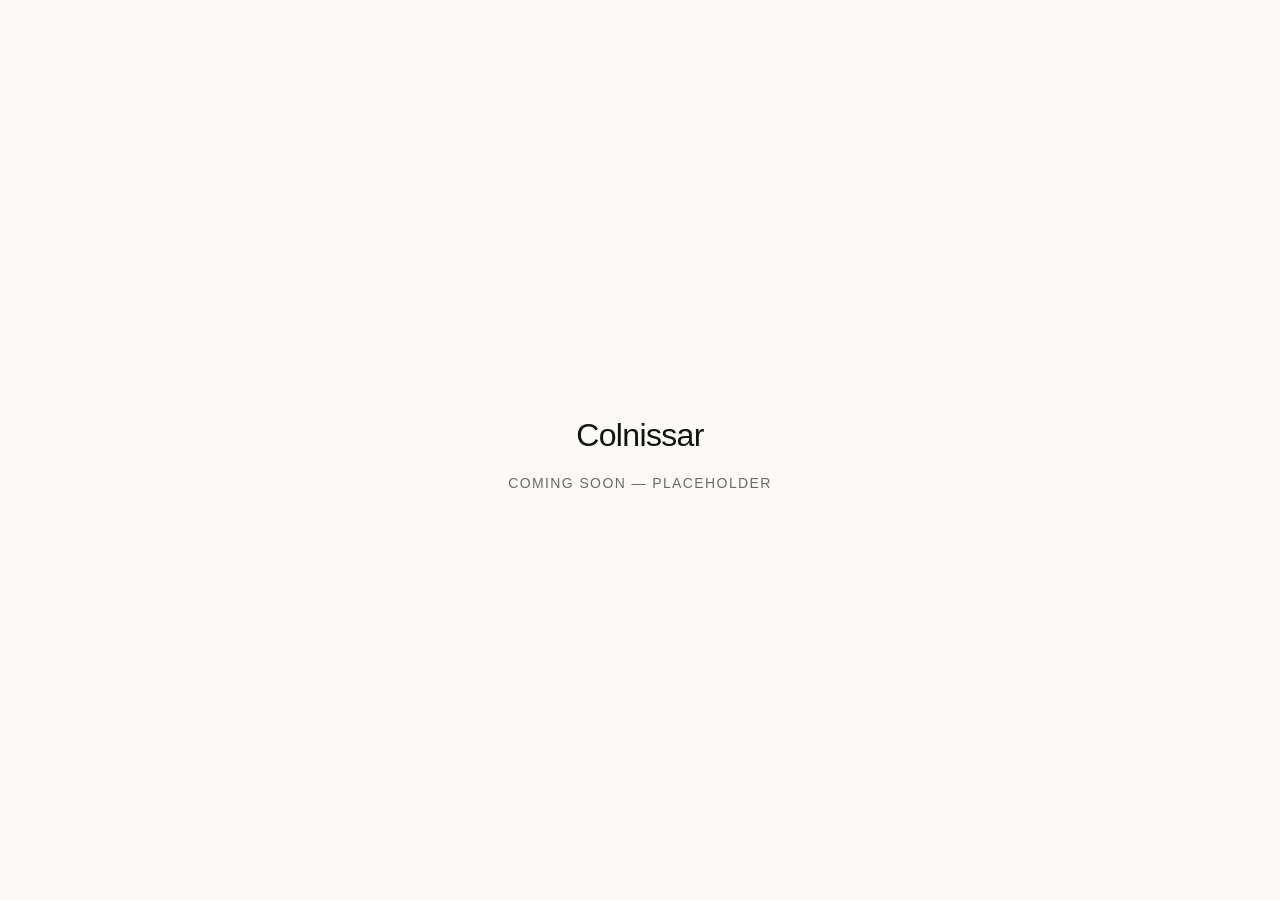
==== colnissar/index.html @ 7cc17036 "Add colnissar/ folder with placeholder index.html Baseline directory for the Colnissar "coming soon"" ====
<!DOCTYPE html>
<html lang="en">
<head>
<meta charset="UTF-8" />
<meta name="viewport" content="width=device-width, initial-scale=1.0" />
<title>Colnissar — the first ai human first</title>
<!--
  PLACEHOLDER — baseline di lavoro.
  Il file completo con font Suisse inline (base64) è mantenuto in locale.
  Le modifiche vengono discusse per snippet e applicate al file locale.
-->
<style>
  body {
    margin: 0;
    font-family: -apple-system, BlinkMacSystemFont, "Segoe UI", sans-serif;
    background: #fbfaf7;
    color: #121212;
    display: flex;
    align-items: center;
    justify-content: center;
    height: 100vh;
    text-align: center;
  }
  h1 { font-weight: 400; letter-spacing: -0.02em; }
  p  { color: #6b6b6b; font-size: 14px; letter-spacing: 0.1em; text-transform: uppercase; }
</style>
</head>
<body>
  <div>
    <h1>Colnissar</h1>
    <p>Coming soon — placeholder</p>
  </div>
</body>
</html>
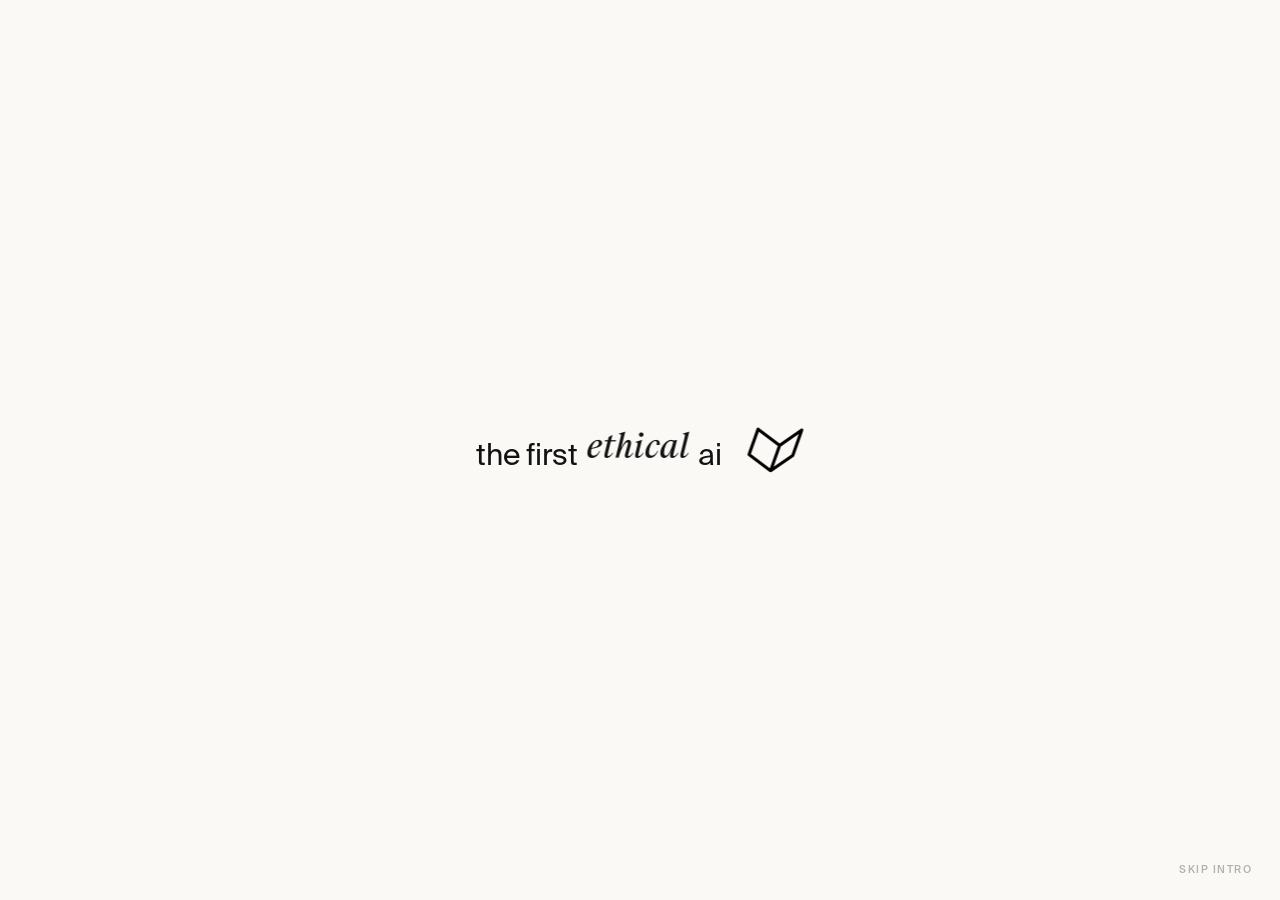
==== commit 5bc2d185: "Update index.html" ====
--- a/colnissar/index.html
+++ b/colnissar/index.html
@@ -2,33 +2,658 @@
 <html lang="en">
 <head>
 <meta charset="UTF-8" />
-<meta name="viewport" content="width=device-width, initial-scale=1.0" />
+<meta name="viewport" content="width=device-width, initial-scale=1.0"/>
 <title>Colnissar — the first ai human first</title>
-<!--
-  PLACEHOLDER — baseline di lavoro.
-  Il file completo con font Suisse inline (base64) è mantenuto in locale.
-  Le modifiche vengono discusse per snippet e applicate al file locale.
--->
+
+<script src="https://cdnjs.cloudflare.com/ajax/libs/gsap/3.12.5/gsap.min.js"></script>
+
 <style>
-  body {
-    margin: 0;
-    font-family: -apple-system, BlinkMacSystemFont, "Segoe UI", sans-serif;
-    background: #fbfaf7;
-    color: #121212;
+  @font-face {
+    font-family: 'Suisse Intl';
+    font-style: normal; font-weight: 400; font-display: block;
+    src: url([data-uri]) format('woff2');
+  }
+  @font-face {
+    font-family: 'Suisse Intl';
+    font-style: normal; font-weight: 500; font-display: block;
+    src: url([data-uri]) format('woff2');
+  }
+  @font-face {
+    font-family: 'Suisse Works';
+    font-style: normal; font-weight: 400; font-display: block;
+    src: url([data-uri]) format('woff2');
+  }
+  @font-face {
+    font-family: 'Suisse Works';
+    font-style: italic; font-weight: 400; font-display: block;
+    src: url([data-uri]) format('woff2');
+  }
+
+  :root{
+    --bg: #fbfaf7;
+    --ink: #121212;
+    --muted: #6b6b6b;
+    --cta-bg: #D9D9D9;
+    --cta-bg-hover: #C8C8C8;
+  }
+
+  *{ box-sizing: border-box; margin:0; padding:0; }
+  html, body{ height:100%; }
+  body{
+    font-family: 'Suisse Intl', -apple-system, sans-serif;
+    background: var(--bg);
+    color: var(--ink);
+    overflow: hidden;
+    -webkit-font-smoothing: antialiased;
+    -moz-osx-font-smoothing: grayscale;
+    letter-spacing: -0.005em;
+  }
+
+  .stage{
+    position: relative;
+    width: 100vw;
+    height: 100vh;
+  }
+
+  /* ===== TOP BAR ===== */
+  .topbar{
+    position: absolute;
+    top: 0; left: 0; right: 0;
+    padding: 30px 48px;
+    display: flex;
+    justify-content: space-between;
+    align-items: center;
+    opacity: 0;
+    pointer-events: none;
+    z-index: 10;
+  }
+  .topbar-group{
+    display: flex;
+    align-items: center;
+    gap: 22px;
+    font-size: 13px;
+    color: var(--muted);
+  }
+  .partner-logo svg{
+    height: 24px;
+    width: auto;
+    display: block;
+  }
+  .partner-logo.hig svg{ height: 28px; }
+  .partner-logo.altilia svg{ height: 22px; }
+
+  /* ===== PHASE 1 — claim + libro ===== */
+  .phase1{
+    position: absolute;
+    top: 50%;
+    left: 50%;
+    transform: translate(-50%, -50%);
+    display: flex;
+    align-items: center;
+    gap: 26px;
+    white-space: nowrap;
+    opacity: 0;
+  }
+  .claim-line{
+    font-size: clamp(22px, 2.4vw, 30px);
+    font-weight: 400;
+    letter-spacing: -0.01em;
+    color: var(--ink);
+    line-height: 1.2;
+  }
+
+  /* ----- vertical slide word mask ----- */
+  .word-slot{
+    position: relative;
+    display: inline-block;
+    overflow: hidden;
+    height: 1.25em;
+    width: 150px;       /* sovrascritto da JS */
+    vertical-align: baseline;
+    line-height: 1.25;
+  }
+  .words-stack{
+    position: absolute;
+    top: 0; left: 0; right: 0;
+    display: flex;
+    flex-direction: column;
+    align-items: center;
+    will-change: transform;
+  }
+  .word{
+    display: block;
+    height: 1.25em;
+    line-height: 1.25;
+    font-family: 'Suisse Works', serif;
+    font-style: italic;
+    font-weight: 400;
+    font-size: 1.08em;
+    white-space: nowrap;
+    text-align: center;
+  }
+
+  /* ----- libro accanto ----- */
+  .book-inline{
+    width: 56px;
+    height: 56px;
+    position: relative;
+    opacity: 0;
+  }
+  .book-svg{
+    position: absolute;
+    inset: 0;
     display: flex;
     align-items: center;
     justify-content: center;
-    height: 100vh;
-    text-align: center;
-  }
-  h1 { font-weight: 400; letter-spacing: -0.02em; }
-  p  { color: #6b6b6b; font-size: 14px; letter-spacing: 0.1em; text-transform: uppercase; }
+    opacity: 0;
+    will-change: transform, opacity;
+  }
+  .book-svg.visible{ opacity: 1; }
+  .book-svg svg{
+    width: 100%;
+    height: 100%;
+    overflow: visible;
+  }
+
+  /* ===== MARK-STAGE — 4 petali animati + full mark ===== */
+  .mark-stage{
+    position: absolute;
+    top: 50%;
+    left: 50%;
+    transform: translate(-50%, -50%);
+    width: 260px;
+    height: 260px;
+    opacity: 0;
+    pointer-events: none;
+  }
+  .mark-stage svg{
+    position: absolute;
+    inset: 0;
+    width: 100%;
+    height: 100%;
+    overflow: visible;
+  }
+  /* split mark: i petali sono gruppi animati */
+  #markSplit .petal{
+    transform-origin: 155px 155px;
+    will-change: transform, opacity;
+  }
+  /* full mark: sostituisce la versione split a fine animazione */
+  #markFull{ opacity: 0; }
+
+  /* ===== FINAL SCENE ===== */
+  .final-scene{
+    position: absolute;
+    inset: 0;
+    display: flex;
+    flex-direction: column;
+    align-items: center;
+    justify-content: center;
+    gap: 40px;
+    padding: 120px 24px 80px;
+    opacity: 0;
+    pointer-events: none;
+  }
+  .final-scene.active{ pointer-events: auto; }
+
+  .final-countdown{
+    display: flex;
+    gap: 28px;
+    opacity: 0;
+  }
+  .cd-block{
+    display: flex;
+    flex-direction: column;
+    align-items: center;
+    min-width: 60px;
+  }
+  .cd-num{
+    font-family: 'Suisse Works', serif;
+    font-size: 32px;
+    font-weight: 400;
+    line-height: 1;
+    letter-spacing: -0.02em;
+    font-variant-numeric: tabular-nums;
+    color: var(--ink);
+  }
+  .cd-label{
+    font-size: 10px;
+    font-weight: 500;
+    text-transform: uppercase;
+    letter-spacing: 0.18em;
+    color: var(--muted);
+    margin-top: 8px;
+  }
+
+  .final-logo{
+    display: flex;
+    align-items: center;
+    gap: 28px;
+    opacity: 0;
+  }
+  .final-logo .mark{
+    width: 110px;
+    height: 110px;
+    flex-shrink: 0;
+  }
+  .final-logo .mark svg{ width:100%; height:100%; overflow: visible; }
+  .final-logo .wordmark{
+    font-family: 'Suisse Works', serif;
+    font-weight: 400;
+    font-size: clamp(60px, 8vw, 108px);
+    line-height: 1;
+    letter-spacing: -0.025em;
+    color: var(--ink);
+    opacity: 0;
+    white-space: nowrap;
+    overflow: hidden;
+  }
+
+  .final-claim{
+    font-size: clamp(18px, 2vw, 26px);
+    font-weight: 400;
+    letter-spacing: -0.01em;
+    opacity: 0;
+  }
+  .final-claim em{
+    font-family: 'Suisse Works', serif;
+    font-style: italic;
+    font-weight: 400;
+  }
+
+  .cta{
+    display: inline-block;
+    padding: 16px 44px;
+    background: var(--cta-bg);
+    color: var(--ink);
+    border-radius: 40px;
+    text-decoration: none;
+    font-family: 'Suisse Intl', sans-serif;
+    font-size: 15px;
+    font-weight: 400;
+    letter-spacing: 0;
+    opacity: 0;
+    pointer-events: auto;
+    transition: background .3s cubic-bezier(.2,.7,.2,1), transform .3s cubic-bezier(.2,.7,.2,1);
+  }
+  .cta:hover{
+    background: var(--cta-bg-hover);
+    transform: translateY(-1px);
+  }
+
+  .skip{
+    position: absolute;
+    bottom: 24px;
+    right: 28px;
+    font-size: 10.5px;
+    color: var(--muted);
+    letter-spacing: 0.14em;
+    text-transform: uppercase;
+    cursor: pointer;
+    opacity: 0.5;
+    transition: opacity .3s;
+    z-index: 50;
+    background: none;
+    border: none;
+    font-family: inherit;
+    font-weight: 500;
+  }
+  .skip:hover{ opacity: 1; }
+
+  .grain{
+    position: fixed;
+    inset: 0;
+    pointer-events: none;
+    opacity: 0.03;
+    mix-blend-mode: multiply;
+    z-index: 100;
+    background-image: url("data:image/svg+xml;utf8,<svg xmlns='http://www.w3.org/2000/svg' width='200' height='200'><filter id='n'><feTurbulence type='fractalNoise' baseFrequency='0.9' numOctaves='2'/></filter><rect width='100%25' height='100%25' filter='url(%23n)'/></svg>");
+  }
+
+  @media (max-width: 640px){
+    .topbar{ padding: 16px; flex-direction: column; gap: 14px; align-items: flex-start; }
+    .topbar-group{ gap: 14px; }
+    .phase1{ gap: 16px; }
+    .final-logo{ flex-direction: column; gap: 16px; }
+    .final-logo .mark{ width: 72px; height: 72px; }
+    .final-countdown{ gap: 14px; }
+    .cd-block{ min-width: 52px; }
+    .cd-num{ font-size: 24px; }
+    .mark-stage{ width: 200px; height: 200px; }
+  }
 </style>
 </head>
 <body>
-  <div>
-    <h1>Colnissar</h1>
-    <p>Coming soon — placeholder</p>
+
+<div class="stage">
+
+  <header class="topbar" id="topbar">
+    <div class="topbar-group">
+      <span>a project by</span>
+      <span class="partner-logo entopan"><svg viewBox="0 0 202 60" xmlns="http://www.w3.org/2000/svg"><g clip-path="url(#clip0_4_58)">
+<path d="M54.576 37.6094L46.594 35.0428L45.6628 34.7443L42.006 29.715L40.1759 27.2003L45.202 28.8292L49.0308 30.0687L54.5793 37.6126L54.576 37.6094ZM49.1443 29.0174L44.4525 27.4988L43.9333 27.3301L39.6535 25.9446L45.4681 17.8588L55.027 20.9348L49.1443 29.0206V29.0174ZM44.751 17.0833L39.3356 24.6143V15.2662L44.751 7.7385V17.0865V17.0833ZM43.9301 7.09929L38.5017 14.5849L29.6306 17.4402L35.0655 9.90922L43.9301 7.09929ZM34.1083 9.46793L28.2256 17.557L22.343 9.46793L28.2256 1.37885L34.1083 9.46793ZM26.8207 17.4402L25.5293 17.0249L17.9496 14.5881L12.4595 7.03764L21.389 9.90922L26.8207 17.4402ZM11.6257 7.64765L17.1125 15.1949V24.5559L12.4531 18.1476L11.6257 17.0087V7.65089V7.64765ZM16.7945 25.8667L9.08504 28.3457L7.23231 28.9427L1.35287 20.8569L10.9151 17.7809L16.7945 25.8667ZM7.35236 29.9875L9.94489 29.1536L16.2916 27.1127L10.7885 34.7378L1.84932 37.551L7.34912 29.9875H7.35236ZM2.19975 38.5893L11.1097 35.7242L20.0197 38.5893L11.1097 41.4544L2.19975 38.5893ZM11.6257 42.3726L21.1911 39.2966V49.3261L11.6257 52.4021V42.3726ZM22.2229 40.1727L27.7097 47.7199V57.0809L22.2229 49.5337V40.1727ZM23.8647 34.7119L21.5058 37.9793L11.9436 34.9033L17.8296 26.7428L20.2242 27.5118L27.3917 29.8188L23.8647 34.7086V34.7119ZM20.5941 26.5514L18.1443 25.7629V15.7335L26.7071 18.4883L27.7065 18.8095V28.8389L20.5908 26.5514H20.5941ZM23.2515 39.8353L22.343 38.586L28.2289 30.4288L34.1116 38.5147L28.2256 46.6751L23.2515 39.8385V39.8353ZM28.7416 47.7199L34.2284 40.1727V49.5337L28.7416 57.0809V47.7199ZM28.7416 28.8454V18.8127L38.3037 15.7367V25.8375L28.7416 28.8454ZM29.066 29.8253L38.625 26.8175L44.5044 34.9033L40.8963 36.0389L34.9487 37.9111L29.0693 29.8253H29.066ZM35.2634 39.2966L44.8256 42.3726V52.4021L35.2634 49.3261V39.2966ZM36.4315 38.5244L45.3415 35.721L49.829 37.1649L54.2548 38.5893L45.3448 41.4544L36.4315 38.5244ZM56.4547 38.5893C56.4547 38.5244 56.419 38.4627 56.3931 38.4011C56.3931 38.4011 56.3931 38.3979 56.3931 38.3946V38.3881C56.3768 38.3557 56.3801 38.3167 56.3574 38.2875L49.988 29.6274L56.286 20.9672C56.3833 20.8342 56.4093 20.6622 56.3606 20.5032C56.3087 20.3475 56.1854 20.2242 56.0264 20.1723L45.7893 16.8789V6.13561C45.7893 6.1064 45.7731 6.08369 45.7633 6.05773C45.7504 5.97986 45.7406 5.89874 45.692 5.83385C45.6595 5.78842 45.6044 5.76895 45.5589 5.73651C45.5265 5.71379 45.4973 5.68784 45.4616 5.66512C45.4519 5.66188 45.4454 5.6489 45.4356 5.64565C45.3935 5.63268 45.3513 5.64565 45.3091 5.64565C45.2442 5.63917 45.1825 5.62294 45.1209 5.64565L34.9552 8.86766L28.6442 0.201015C28.4495 -0.0650519 28.0018 -0.0650519 27.8103 0.201015L21.5123 8.86442L11.272 5.57103C11.1811 5.54182 11.0935 5.55156 11.0059 5.57103C10.9897 5.57427 10.9702 5.56454 10.954 5.57103C10.8923 5.59049 10.8502 5.64241 10.8015 5.68135C10.7983 5.68459 10.7918 5.68784 10.7885 5.69108C10.7853 5.69433 10.782 5.69757 10.7755 5.70081C10.769 5.70406 10.7658 5.7073 10.7593 5.71055C10.7366 5.72677 10.7106 5.73651 10.6944 5.75598C10.675 5.78518 10.6782 5.82087 10.662 5.85007C10.6328 5.91497 10.5938 5.97986 10.5938 6.05773V16.7945L0.356746 20.0911C0.200999 20.1431 0.0744553 20.2664 0.0257845 20.4221C-0.026131 20.5811 0.00307146 20.7531 0.100413 20.8861L6.39841 29.5495L0.0971683 38.2097C0.0225398 38.3102 0.00307147 38.4303 0.00956091 38.5504C0.00956091 38.5633 -0.00341797 38.5731 -0.00341797 38.5893C-0.00341797 38.8132 0.142594 39.0111 0.353501 39.0792L10.5906 42.3726V53.1094C10.5906 53.2749 10.6685 53.4274 10.8015 53.5247C10.8891 53.5896 10.9962 53.6221 11.1033 53.6221C11.1552 53.6221 11.2103 53.6156 11.2622 53.5961L21.5026 50.3027L27.8038 58.9661C27.8655 59.0537 27.9563 59.1186 28.0634 59.1543C28.1153 59.1705 28.1705 59.1803 28.2224 59.1803C28.2743 59.1803 28.3295 59.1738 28.3814 59.1543C28.3911 59.1511 28.3976 59.1381 28.4073 59.1349C28.4982 59.0992 28.5793 59.0472 28.6377 58.9661L34.939 50.3027L45.1793 53.5961C45.2312 53.6123 45.2831 53.6221 45.3383 53.6221C45.4454 53.6221 45.5524 53.5896 45.6433 53.5247C45.7763 53.4274 45.8542 53.2716 45.8542 53.1094V42.3726L56.0913 39.0792C56.0913 39.0792 56.1075 39.063 56.1172 39.0598C56.2081 39.0241 56.2892 38.9722 56.3476 38.8911C56.3736 38.8586 56.3703 38.8164 56.3833 38.7775C56.4093 38.7158 56.445 38.6607 56.445 38.5925" fill="black"/>
+<path d="M71.7285 19.0918H85.9826V21.6421H74.6845V28.0148H85.3174V30.5651H74.6845V37.5478H85.9826V40.0981H71.7285V19.0918Z" fill="black"/>
+<path d="M102.06 40.0916L92.4428 22.1613V40.0916H89.4868V19.0918H93.8315L103.42 36.9637V19.0918H106.376V40.0949H102.06V40.0916Z" fill="black"/>
+<path d="M115.704 21.639H108.867V19.0886H125.496V21.639H118.66V40.0917H115.704V21.639Z" fill="black"/>
+<path d="M135.75 40.468C129.724 40.468 125.902 35.9189 125.902 29.5755C125.902 23.2321 129.724 18.7122 135.75 18.7122C141.775 18.7122 145.597 23.2321 145.597 29.5755C145.597 35.9189 141.775 40.468 135.75 40.468ZM135.75 37.9793C139.575 37.9793 142.586 34.9942 142.586 29.5787C142.586 24.1633 139.572 21.2073 135.75 21.2073C131.927 21.2073 128.913 24.1633 128.913 29.5787C128.913 34.9942 131.898 37.9793 135.75 37.9793Z" fill="black"/>
+<path d="M156.143 19.0918C161.27 19.0918 164.862 20.2502 164.862 25.4352C164.862 30.6203 161.27 31.7787 156.143 31.7787H152.522V40.0916H149.566V19.0918H156.143ZM152.522 21.5805V29.1991H156.373C159.472 29.1991 161.847 28.8811 161.847 25.432C161.847 21.9828 159.472 21.5773 156.373 21.5773H152.522V21.5805Z" fill="black"/>
+<path d="M171.292 19.0918H174.712L182.62 40.0949H179.433L177.782 35.5458H168.135L166.513 40.0949H163.499L171.292 19.0918ZM169.034 33.0246H176.854L172.915 22.0737L169.034 33.0246Z" fill="black"/>
+<path d="M197.685 40.0916L188.068 22.1613V40.0916H185.112V19.0918H189.457L199.045 36.9637V19.0918H202.001V40.0949H197.685V40.0916Z" fill="black"/>
+</g>
+<defs>
+<clipPath id="clip0_4_58">
+<rect width="202" height="59.1837" fill="white"/>
+</clipPath>
+</defs></svg></span>
+      <span class="partner-logo hig"><svg viewBox="0 0 177 56" xmlns="http://www.w3.org/2000/svg"><g clip-path="url(#clip0_4_68)">
+<mask id="mask0_4_68" style="mask-type:luminance" maskUnits="userSpaceOnUse" x="0" y="0" width="177" height="56">
+<path d="M177 0H0V55.4372H177V0Z" fill="white"/>
+</mask>
+<g mask="url(#mask0_4_68)">
+<path d="M101.375 8.76232H103.964C104.349 8.76232 104.691 8.76232 105.08 8.74127L108.259 14.9302H110.564L107.164 8.41498C108.964 7.93081 110.08 6.81512 110.08 4.48901C110.08 0.968275 107.527 0.257812 103.97 0.257812H99.3174V14.9302H101.38V8.75705L101.375 8.76232ZM101.375 2.00503H104.127C106.29 2.00503 107.953 2.26816 107.953 4.53638C107.953 6.8046 106.296 7.02563 104.127 7.02563H101.375V2.00503Z" fill="black"/>
+<path d="M90.0974 0.263184L84.6558 14.9356H86.7608L87.8923 11.7569H94.6286L95.7811 14.9356H98.0072L92.4866 0.263184H90.0974ZM88.5186 9.9939L91.2289 2.34721L93.9812 9.9939H88.5186Z" fill="black"/>
+<path d="M73.5669 8.27826H81.2767V14.9303H83.3397V0.263184H81.2767V6.49421H73.5669V0.263184H71.5039V14.9303H73.5669V8.27826Z" fill="black"/>
+<path d="M174.995 10.257C174.532 12.141 173.132 13.4514 170.764 13.4514C168.032 13.4514 166.09 11.2885 166.09 7.56248C166.09 3.8365 168.117 1.73669 170.706 1.73669C173.032 1.73669 174.49 3.09446 174.916 4.9364H176.921C176.268 1.79984 173.842 0 170.806 0C166.68 0 163.985 3.03657 163.985 7.56775C163.985 12.0989 166.432 15.1934 170.643 15.1934C173.821 15.1934 176.347 13.4935 176.995 10.257H174.99H174.995Z" fill="black"/>
+<path d="M114.49 2.14723L118.537 14.9303H120.726L124.773 2.14723V14.9303H126.836V0.263184H123.373L119.631 12.4831L115.89 0.263184H112.427V14.9303H114.49V2.14723Z" fill="black"/>
+<path d="M161.77 0.263184H159.707V14.9356H161.77V0.263184Z" fill="black"/>
+<path d="M147.076 2.41036L153.797 14.9356H156.812V0.263184H154.749V12.7463L148.05 0.263184H145.013V14.9356H147.076V2.41036Z" fill="black"/>
+<path d="M135.946 15.1986C140.156 15.1986 142.824 12.02 142.824 7.5888C142.824 3.15761 140.151 0 135.946 0C131.741 0 129.067 3.15761 129.067 7.5888C129.067 12.02 131.741 15.1986 135.946 15.1986ZM135.946 1.74195C138.619 1.74195 140.724 3.80492 140.724 7.5888C140.724 11.3727 138.619 13.4567 135.946 13.4567C133.272 13.4567 131.172 11.3727 131.172 7.5888C131.172 3.80492 133.256 1.74195 135.946 1.74195Z" fill="black"/>
+<path d="M73.5669 18.2195H71.5039V32.8919H73.5669V18.2195Z" fill="black"/>
+<path d="M172.368 30.7078L165.674 18.2195H162.638V32.8919H164.701V20.3667L171.421 32.8919H174.437V18.2195H172.368V30.7078Z" fill="black"/>
+<path d="M144.513 18.2195H142.45V32.8919H144.513V18.2195Z" fill="black"/>
+<path d="M153.57 17.9563C149.36 17.9563 146.692 21.1139 146.692 25.5451C146.692 29.9763 149.36 33.1549 153.57 33.1549C157.78 33.1549 160.449 29.9763 160.449 25.5451C160.449 21.1139 157.775 17.9563 153.57 17.9563ZM153.57 31.413C150.881 31.413 148.797 29.329 148.797 25.5451C148.797 21.7612 150.881 19.6982 153.57 19.6982C156.259 19.6982 158.343 21.7612 158.343 25.5451C158.343 29.329 156.238 31.413 153.57 31.413Z" fill="black"/>
+<path d="M129.53 20.0035H134.309V32.8919H136.372V20.0035H141.145V18.2195H129.53V20.0035Z" fill="black"/>
+<path d="M123.736 18.2195L119.263 30.2816L115.353 18.2195H113.084L118.121 32.8919H120.394L121.526 29.7132H128.262L129.415 32.8919H131.641L126.115 18.2195H123.726H123.736ZM122.157 27.9555L124.868 20.3088L127.62 27.9555H122.157Z" fill="black"/>
+<path d="M106.106 17.9563C101.896 17.9563 99.228 21.1139 99.228 25.5451C99.228 29.9763 101.901 33.1549 106.106 33.1549C110.311 33.1549 112.985 29.9763 112.985 25.5451C112.985 21.1139 110.311 17.9563 106.106 17.9563ZM106.106 31.413C103.417 31.413 101.333 29.329 101.333 25.5451C101.333 21.7612 103.417 19.6982 106.106 19.6982C108.796 19.6982 110.88 21.7612 110.88 25.5451C110.88 29.329 108.775 31.413 106.106 31.413Z" fill="black"/>
+<path d="M95.1232 30.7078L88.4291 18.2195H85.3925V29.2659L79.4667 18.2195H76.4302V32.8919H78.4931V20.3667L85.2136 32.8919H85.3925H86.7924H87.4555V20.3667L94.1707 32.8919H97.1862V18.2195H95.1232V30.7078Z" fill="black"/>
+<path d="M77.7926 43.6592C78.2926 44.1433 78.6189 44.7959 78.6189 45.6011C78.6189 47.5588 77.019 49.0061 74.8876 49.0061C74.5614 49.0061 74.2351 48.9692 73.9246 48.9008C73.372 48.985 72.1195 49.4166 72.1195 49.8955C72.1195 50.2375 72.4826 50.3954 73.5141 50.4638L75.6981 50.6007C77.6242 50.7217 78.4505 51.2006 78.4505 52.2531C78.4505 54.5582 75.3244 55.4318 73.2246 55.4318C70.9564 55.4318 69.4092 54.674 69.4092 53.5425C69.4092 52.411 70.8512 51.8216 71.9563 51.6006C70.9775 51.3427 70.6827 50.9322 70.6827 50.4323C70.6827 49.4008 72.1984 48.8692 73.1562 48.6429C72.1247 48.1798 71.3353 47.3536 71.3353 46.0484C71.3353 44.0697 72.9352 42.6277 75.0824 42.6277C75.7034 42.6277 76.3033 42.7645 76.8717 43.0382L80.9818 42.7803L80.7924 43.6592H77.8032H77.7926ZM72.4826 51.7058C71.709 51.9321 70.6406 52.3584 70.6406 53.2373C70.6406 54.1161 71.4827 54.6108 73.3404 54.6108C74.3719 54.6108 77.0874 54.3003 77.0874 52.7689C77.0874 52.2163 76.5717 51.9584 75.1981 51.8742L73.051 51.7532L72.4826 51.7006V51.7058ZM72.8405 46.1011C72.8405 47.4746 73.5299 48.2167 74.8508 48.2167C76.277 48.2167 77.119 47.101 77.119 45.5327C77.119 44.1591 76.4138 43.4171 75.1087 43.4171C73.6825 43.4171 72.8405 44.5328 72.8405 46.1011Z" fill="black"/>
+<path d="M84.4821 44.8117H84.4979C85.1715 43.5908 86.2872 42.7119 87.6081 42.7119H88.3817L88.087 44.1381H87.0924C85.3399 44.1381 84.4452 44.8065 83.8927 47.4904L83.1506 50.9796C83.0822 51.3059 83.219 51.3585 83.5453 51.3743L84.8189 51.4427L84.6978 52.0269H80.2456L80.3667 51.4585L81.0876 51.3901C81.4823 51.3375 81.6034 51.3217 81.6718 50.9954L83.1875 43.8592C83.2559 43.5855 83.1875 43.4645 82.7928 43.4118L82.0875 43.3276L82.1928 42.7751H84.8768L84.4821 44.8012V44.8117Z" fill="black"/>
+<path d="M97.4121 46.4117C97.4121 49.4219 95.1754 52.2585 92.202 52.2585C89.9127 52.2585 88.5918 50.7797 88.5918 48.5273C88.5918 45.517 90.8284 42.6804 93.8019 42.6804C96.0543 42.6804 97.4121 44.1592 97.4121 46.4117ZM90.1706 48.8009C90.1706 50.4534 90.86 51.4165 92.3178 51.4165C94.8649 51.4165 95.8227 47.9799 95.8227 46.138C95.8227 44.4855 95.1333 43.5224 93.6756 43.5224C91.1337 43.5224 90.1706 46.959 90.1706 48.8009Z" fill="black"/>
+<path d="M104.701 50.4167H104.664C103.854 51.5692 102.98 52.2586 101.517 52.2586C99.4175 52.2586 99.1439 50.5903 99.4702 49.1642L100.607 43.8699C100.66 43.5962 100.607 43.4752 100.212 43.4226L99.507 43.3384L99.6123 42.7858H102.312L101.949 44.4856L101.038 48.801C100.696 50.4535 100.917 51.2955 102.223 51.2955C103.065 51.2955 104.628 50.6588 105.317 47.3906L106.075 43.8646C106.127 43.591 106.075 43.4699 105.68 43.4173L104.959 43.3331L105.064 42.7805H107.796L107.417 44.4804L106.059 50.9272C105.991 51.2534 106.112 51.2692 106.47 51.3219L107.175 51.3903L107.054 51.9586L104.386 52.0955L104.696 50.4114L104.701 50.4167Z" fill="black"/>
+<path d="M108.038 55.2793L108.174 54.711L108.864 54.6425C109.259 54.5899 109.38 54.5741 109.448 54.2478L111.648 43.8435C111.7 43.5698 111.648 43.4488 111.253 43.3962L110.532 43.312L110.653 42.7804H113.337L112.927 44.5487H112.963C113.563 43.5014 114.753 42.6226 115.974 42.6226C118.174 42.6226 119.226 44.3435 119.226 46.4748C119.226 49.9114 117.11 52.2533 114.6 52.2533C113.227 52.2533 112.158 51.2902 111.869 49.864H111.816L111.437 51.8744L110.937 54.2478C110.869 54.5741 110.99 54.6268 111.332 54.6425L112.416 54.711L112.295 55.2793H108.048H108.038ZM112.216 48.2326C112.216 50.2271 112.937 51.3639 114.453 51.3639C116.311 51.3639 117.616 49.043 117.616 46.4801C117.616 44.796 117.016 43.5593 115.584 43.5593C113.674 43.5593 112.216 46.2222 112.216 48.2379" fill="black"/>
+<path d="M56.8317 26.9449L44.2854 36.5072L39.5122 21.5822L52.0584 12.0199L56.8317 26.9449ZM50.7427 10.1043L38.1333 19.7087L24.924 10.1043L38.1386 0.494634L50.748 10.099L50.7427 10.1043ZM34.581 0.210449L22.5768 8.94125H7.87287L19.8771 0.210449H34.581ZM4.91524 11.9883L18.1351 21.6033L13.3513 36.5441L0.136719 26.9291L4.9205 11.9883H4.91524ZM0.910334 30.3604L6.32564 34.2969L12.9829 39.1386L17.372 53.4004L5.30468 44.6223L0.910334 30.3604ZM36.5229 55.2266H20.356L15.5406 39.5859H31.1024L36.5177 55.2266H36.5229ZM38.086 24.7662L42.4593 38.4334L38.086 52.6531L33.1654 38.4386L38.086 24.7662ZM19.8771 19.9929L7.87287 11.2621H22.5768L34.581 19.9929H19.8771ZM36.5019 22.319L31.1182 37.2703H15.5617L20.3454 22.319H36.5019ZM40.3279 53.2741L44.6801 39.1228L56.0159 30.4867L51.6637 44.6381L40.3279 53.2741Z" fill="black"/>
+</g>
+</g>
+<defs>
+<clipPath id="clip0_4_68">
+<rect width="177" height="55.4372" fill="white"/>
+</clipPath>
+</defs></svg></span>
+    </div>
+    <div class="topbar-group">
+      <span>technical partner</span>
+      <span class="partner-logo altilia"><svg viewBox="0 0 130 41" xmlns="http://www.w3.org/2000/svg"><path fill-rule="evenodd" clip-rule="evenodd" d="M93.5576 30.8391V16.2929H97.2047V30.8391H93.5576ZM93.384 13.8972V9.93262H97.3494V13.8972H93.384ZM108.596 30.8391V16.2929H112.243V30.8391H108.596ZM108.421 13.8972V9.93262H112.387V13.8972H108.421ZM125.008 30.8391C124.912 30.4587 124.835 30.0404 124.776 29.5841C124.752 29.2859 124.734 28.9472 124.726 28.5678C124.338 29.3064 123.795 29.8923 123.097 30.3257C122.229 30.8581 121.158 31.1243 119.885 31.1243C118.399 31.1243 117.212 30.7629 116.324 30.0404C115.456 29.2988 115.022 28.3101 115.022 27.0742C115.022 25.7432 115.514 24.6879 116.498 23.9083C117.482 23.1286 118.871 22.6058 120.666 22.3396L124.603 21.7541V21.0276C124.603 20.2669 124.381 19.6965 123.937 19.3163C123.513 18.9169 122.857 18.7173 121.969 18.7173C121.101 18.7173 120.406 18.8789 119.885 19.2022C119.383 19.5064 119.074 19.9533 118.958 20.5427H115.456C115.611 19.1926 116.267 18.0994 117.424 17.2627C118.582 16.4261 120.136 16.0078 122.085 16.0078C124.111 16.0078 125.645 16.4641 126.687 17.3768C127.729 18.2704 128.25 19.592 128.25 21.3413V27.9298C128.25 28.3862 128.279 28.852 128.337 29.3274C128.414 29.8027 128.52 30.3066 128.655 30.8391H125.008ZM124.603 24.0366V25.7337C124.603 26.4753 124.256 27.1027 123.561 27.6161C122.866 28.1295 121.998 28.3862 120.956 28.3862C120.242 28.3862 119.682 28.2436 119.277 27.9583C118.871 27.6541 118.669 27.2263 118.669 26.6748C118.669 26.0664 118.882 25.5911 119.306 25.2488C119.75 24.9065 120.406 24.6688 121.274 24.5358L124.603 24.0366ZM101.077 10.3034V30.8391H104.723V10.3034H101.077ZM84.4886 29.8693C85.3569 30.706 86.698 31.1243 88.5119 31.1243C89.0329 31.1243 89.5057 31.0862 89.9303 31.0102C90.3547 30.9532 90.6828 30.8676 90.9144 30.7535V27.9583C90.6828 28.0344 90.4319 28.101 90.1618 28.158C89.9109 28.196 89.6214 28.2151 89.2934 28.2151C88.4637 28.2151 87.8559 28.0439 87.4699 27.7017C87.084 27.3594 86.8909 26.8365 86.8909 26.133V19.1166H90.9144V16.2929H86.8909V11.6439L83.215 12.9844V16.2929H80.3783V19.1166H83.215V26.0474C83.215 27.7397 83.6394 29.0137 84.4886 29.8693ZM74.3645 30.8391V10.3034H78.0116V30.8391H74.3645ZM59.6778 10.3034L52.0073 30.8391H55.7123L57.5041 25.7337H65.9398L67.7246 30.8391H71.6032L63.9617 10.3034H62.9196H60.5461H59.6778ZM58.5452 22.7674L61.7305 13.6916L64.9031 22.7674H58.5452Z" fill="#212A31"/>
+<path fill-rule="evenodd" clip-rule="evenodd" d="M93.5576 30.8391V16.2929H97.2047V30.8391H93.5576ZM93.384 13.8972V9.93262H97.3494V13.8972H93.384ZM108.596 30.8391V16.2929H112.243V30.8391H108.596ZM108.421 13.8972V9.93262H112.387V13.8972H108.421ZM125.008 30.8391C124.912 30.4587 124.835 30.0404 124.776 29.5841C124.752 29.2859 124.734 28.9472 124.726 28.5678C124.338 29.3064 123.795 29.8923 123.097 30.3257C122.229 30.8581 121.158 31.1243 119.885 31.1243C118.399 31.1243 117.212 30.7629 116.324 30.0404C115.456 29.2988 115.022 28.3101 115.022 27.0742C115.022 25.7432 115.514 24.6879 116.498 23.9083C117.482 23.1286 118.871 22.6058 120.666 22.3396L124.603 21.7541V21.0276C124.603 20.2669 124.381 19.6965 123.937 19.3163C123.513 18.9169 122.857 18.7173 121.969 18.7173C121.101 18.7173 120.406 18.8789 119.885 19.2022C119.383 19.5064 119.074 19.9533 118.958 20.5427H115.456C115.611 19.1926 116.267 18.0994 117.424 17.2627C118.582 16.4261 120.136 16.0078 122.085 16.0078C124.111 16.0078 125.645 16.4641 126.687 17.3768C127.729 18.2704 128.25 19.592 128.25 21.3413V27.9298C128.25 28.3862 128.279 28.852 128.337 29.3274C128.414 29.8027 128.52 30.3066 128.655 30.8391H125.008ZM124.603 24.0366V25.7337C124.603 26.4753 124.256 27.1027 123.561 27.6161C122.866 28.1295 121.998 28.3862 120.956 28.3862C120.242 28.3862 119.682 28.2436 119.277 27.9583C118.871 27.6541 118.669 27.2263 118.669 26.6748C118.669 26.0664 118.882 25.5911 119.306 25.2488C119.75 24.9065 120.406 24.6688 121.274 24.5358L124.603 24.0366ZM101.077 10.3034V30.8391H104.723V10.3034H101.077ZM84.4886 29.8693C85.3569 30.706 86.698 31.1243 88.5119 31.1243C89.0329 31.1243 89.5057 31.0862 89.9303 31.0102C90.3547 30.9532 90.6828 30.8676 90.9144 30.7535V27.9583C90.6828 28.0344 90.4319 28.101 90.1618 28.158C89.9109 28.196 89.6214 28.2151 89.2934 28.2151C88.4637 28.2151 87.8559 28.0439 87.4699 27.7017C87.084 27.3594 86.8909 26.8365 86.8909 26.133V19.1166H90.9144V16.2929H86.8909V11.6439L83.215 12.9844V16.2929H80.3783V19.1166H83.215V26.0474C83.215 27.7397 83.6394 29.0137 84.4886 29.8693ZM74.3645 30.8391V10.3034H78.0116V30.8391H74.3645ZM59.6778 10.3034L52.0073 30.8391H55.7123L57.5041 25.7337H65.9398L67.7246 30.8391H71.6032L63.9617 10.3034H62.9196H60.5461H59.6778ZM58.5452 22.7674L61.7305 13.6916L64.9031 22.7674H58.5452Z" fill="#1CE5CD"/>
+<path fill-rule="evenodd" clip-rule="evenodd" d="M93.5576 30.8391V16.2929H97.2047V30.8391H93.5576ZM93.384 13.8972V9.93262H97.3494V13.8972H93.384ZM108.596 30.8391V16.2929H112.243V30.8391H108.596ZM108.421 13.8972V9.93262H112.387V13.8972H108.421ZM125.008 30.8391C124.912 30.4587 124.835 30.0404 124.776 29.5841C124.752 29.2859 124.734 28.9472 124.726 28.5678C124.338 29.3064 123.795 29.8923 123.097 30.3257C122.229 30.8581 121.158 31.1243 119.885 31.1243C118.399 31.1243 117.212 30.7629 116.324 30.0404C115.456 29.2988 115.022 28.3101 115.022 27.0742C115.022 25.7432 115.514 24.6879 116.498 23.9083C117.482 23.1286 118.871 22.6058 120.666 22.3396L124.603 21.7541V21.0276C124.603 20.2669 124.381 19.6965 123.937 19.3163C123.513 18.9169 122.857 18.7173 121.969 18.7173C121.101 18.7173 120.406 18.8789 119.885 19.2022C119.383 19.5064 119.074 19.9533 118.958 20.5427H115.456C115.611 19.1926 116.267 18.0994 117.424 17.2627C118.582 16.4261 120.136 16.0078 122.085 16.0078C124.111 16.0078 125.645 16.4641 126.687 17.3768C127.729 18.2704 128.25 19.592 128.25 21.3413V27.9298C128.25 28.3862 128.279 28.852 128.337 29.3274C128.414 29.8027 128.52 30.3066 128.655 30.8391H125.008ZM124.603 24.0366V25.7337C124.603 26.4753 124.256 27.1027 123.561 27.6161C122.866 28.1295 121.998 28.3862 120.956 28.3862C120.242 28.3862 119.682 28.2436 119.277 27.9583C118.871 27.6541 118.669 27.2263 118.669 26.6748C118.669 26.0664 118.882 25.5911 119.306 25.2488C119.75 24.9065 120.406 24.6688 121.274 24.5358L124.603 24.0366ZM101.077 10.3034V30.8391H104.723V10.3034H101.077ZM84.4886 29.8693C85.3569 30.706 86.698 31.1243 88.5119 31.1243C89.0329 31.1243 89.5057 31.0862 89.9303 31.0102C90.3547 30.9532 90.6828 30.8676 90.9144 30.7535V27.9583C90.6828 28.0344 90.4319 28.101 90.1618 28.158C89.9109 28.196 89.6214 28.2151 89.2934 28.2151C88.4637 28.2151 87.8559 28.0439 87.4699 27.7017C87.084 27.3594 86.8909 26.8365 86.8909 26.133V19.1166H90.9144V16.2929H86.8909V11.6439L83.215 12.9844V16.2929H80.3783V19.1166H83.215V26.0474C83.215 27.7397 83.6394 29.0137 84.4886 29.8693ZM74.3645 30.8391V10.3034H78.0116V30.8391H74.3645ZM59.6778 10.3034L52.0073 30.8391H55.7123L57.5041 25.7337H65.9398L67.7246 30.8391H71.6032L63.9617 10.3034H62.9196H60.5461H59.6778ZM58.5452 22.7674L61.7305 13.6916L64.9031 22.7674H58.5452Z" fill="#1FA7EF"/>
+<path fill-rule="evenodd" clip-rule="evenodd" d="M93.5576 30.8391V16.2929H97.2047V30.8391H93.5576ZM93.384 13.8972V9.93262H97.3494V13.8972H93.384ZM108.596 30.8391V16.2929H112.243V30.8391H108.596ZM108.421 13.8972V9.93262H112.387V13.8972H108.421ZM125.008 30.8391C124.912 30.4587 124.835 30.0404 124.776 29.5841C124.752 29.2859 124.734 28.9472 124.726 28.5678C124.338 29.3064 123.795 29.8923 123.097 30.3257C122.229 30.8581 121.158 31.1243 119.885 31.1243C118.399 31.1243 117.212 30.7629 116.324 30.0404C115.456 29.2988 115.022 28.3101 115.022 27.0742C115.022 25.7432 115.514 24.6879 116.498 23.9083C117.482 23.1286 118.871 22.6058 120.666 22.3396L124.603 21.7541V21.0276C124.603 20.2669 124.381 19.6965 123.937 19.3163C123.513 18.9169 122.857 18.7173 121.969 18.7173C121.101 18.7173 120.406 18.8789 119.885 19.2022C119.383 19.5064 119.074 19.9533 118.958 20.5427H115.456C115.611 19.1926 116.267 18.0994 117.424 17.2627C118.582 16.4261 120.136 16.0078 122.085 16.0078C124.111 16.0078 125.645 16.4641 126.687 17.3768C127.729 18.2704 128.25 19.592 128.25 21.3413V27.9298C128.25 28.3862 128.279 28.852 128.337 29.3274C128.414 29.8027 128.52 30.3066 128.655 30.8391H125.008ZM124.603 24.0366V25.7337C124.603 26.4753 124.256 27.1027 123.561 27.6161C122.866 28.1295 121.998 28.3862 120.956 28.3862C120.242 28.3862 119.682 28.2436 119.277 27.9583C118.871 27.6541 118.669 27.2263 118.669 26.6748C118.669 26.0664 118.882 25.5911 119.306 25.2488C119.75 24.9065 120.406 24.6688 121.274 24.5358L124.603 24.0366ZM101.077 10.3034V30.8391H104.723V10.3034H101.077ZM84.4886 29.8693C85.3569 30.706 86.698 31.1243 88.5119 31.1243C89.0329 31.1243 89.5057 31.0862 89.9303 31.0102C90.3547 30.9532 90.6828 30.8676 90.9144 30.7535V27.9583C90.6828 28.0344 90.4319 28.101 90.1618 28.158C89.9109 28.196 89.6214 28.2151 89.2934 28.2151C88.4637 28.2151 87.8559 28.0439 87.4699 27.7017C87.084 27.3594 86.8909 26.8365 86.8909 26.133V19.1166H90.9144V16.2929H86.8909V11.6439L83.215 12.9844V16.2929H80.3783V19.1166H83.215V26.0474C83.215 27.7397 83.6394 29.0137 84.4886 29.8693ZM74.3645 30.8391V10.3034H78.0116V30.8391H74.3645ZM59.6778 10.3034L52.0073 30.8391H55.7123L57.5041 25.7337H65.9398L67.7246 30.8391H71.6032L63.9617 10.3034H62.9196H60.5461H59.6778ZM58.5452 22.7674L61.7305 13.6916L64.9031 22.7674H58.5452Z" fill="black"/>
+<path fill-rule="evenodd" clip-rule="evenodd" d="M8.68355 0C3.88776 0 0 3.83089 0 8.55653V41H32.9252C37.7209 41 41.6086 37.1692 41.6086 32.4435V0H8.68355ZM25.1248 30.8392C24.709 30.8392 24.3263 30.6002 24.1511 30.2295L20.8028 22.3924L19.4051 25.6418H20.551C21.1442 25.6418 21.6276 26.1157 21.6276 26.6985C21.6276 27.2814 21.1442 27.7553 20.551 27.7553H17.8161C17.4596 27.7553 17.1253 27.5827 16.9259 27.2913C16.7266 26.9998 16.6863 26.6321 16.8182 26.309L19.7797 19.367C19.9308 18.9992 20.3648 18.7206 20.818 18.7048C21.2198 18.7206 21.5842 18.9566 21.7514 19.3114L25.8086 28.7266H27.5003L25.6203 24.3749L20.8028 12.9018L15.9481 24.3502L15.2765 25.9234V25.9075L13.4961 30.1244C13.3964 30.3415 13.2423 30.519 13.0429 30.6488C12.8406 30.7757 12.625 30.8392 12.3793 30.8392C12.0289 30.8392 11.753 30.7331 11.5375 30.513C11.321 30.293 11.2163 30.0253 11.2163 29.6971C11.2163 29.5644 11.2626 29.3898 11.3512 29.1778L19.0759 11.2632C19.2249 10.9371 19.4343 10.6665 19.6992 10.4602C19.953 10.262 20.2742 10.1609 20.6518 10.1609H20.9539C21.3346 10.1609 21.6447 10.259 21.9065 10.4602C22.1714 10.6644 22.3818 10.9341 22.5298 11.2602L30.2575 29.1757C30.3462 29.3869 30.3925 29.5623 30.3925 29.6971C30.3925 30.0233 30.2877 30.2909 30.0692 30.513C29.8668 30.7191 29.5969 30.8282 29.2626 30.8362L25.1248 30.8392Z" fill="black"/></svg></span>
+    </div>
+  </header>
+
+  <div class="phase1" id="phase1">
+    <div class="claim-line">
+      the first <span class="word-slot" id="wordSlot"><span class="words-stack" id="wordsStack"><span class="word">ethical</span><span class="word">humanist</span><span class="word">transdisciplinary</span><span class="word">sapiential</span></span></span> ai
+    </div>
+    <div class="book-inline" id="bookInline">
+      <div class="book-svg visible" data-i="0"><svg viewBox="0 0 90 72" xmlns="http://www.w3.org/2000/svg"><path d="M48.6857 29.4887L35.9038 65.3101L48.6991 29.4887H48.6857Z" fill="#010101"/>
+<path d="M88.8079 1.98817C87.9531 1.33371 86.7777 1.307 85.8962 1.92139L51.6909 25.5486L18.5006 0.492268C17.8729 0.0247996 17.0581 -0.122119 16.2968 0.104937C15.5489 0.331993 14.9345 0.892955 14.6807 1.6409L0.149129 42.3641C-0.224846 43.3792 0.122418 44.5144 0.990574 45.1689L35.5966 71.2937H35.6099C35.7168 71.3872 35.837 71.454 35.9572 71.5208C36.1976 71.641 36.4514 71.7211 36.7052 71.